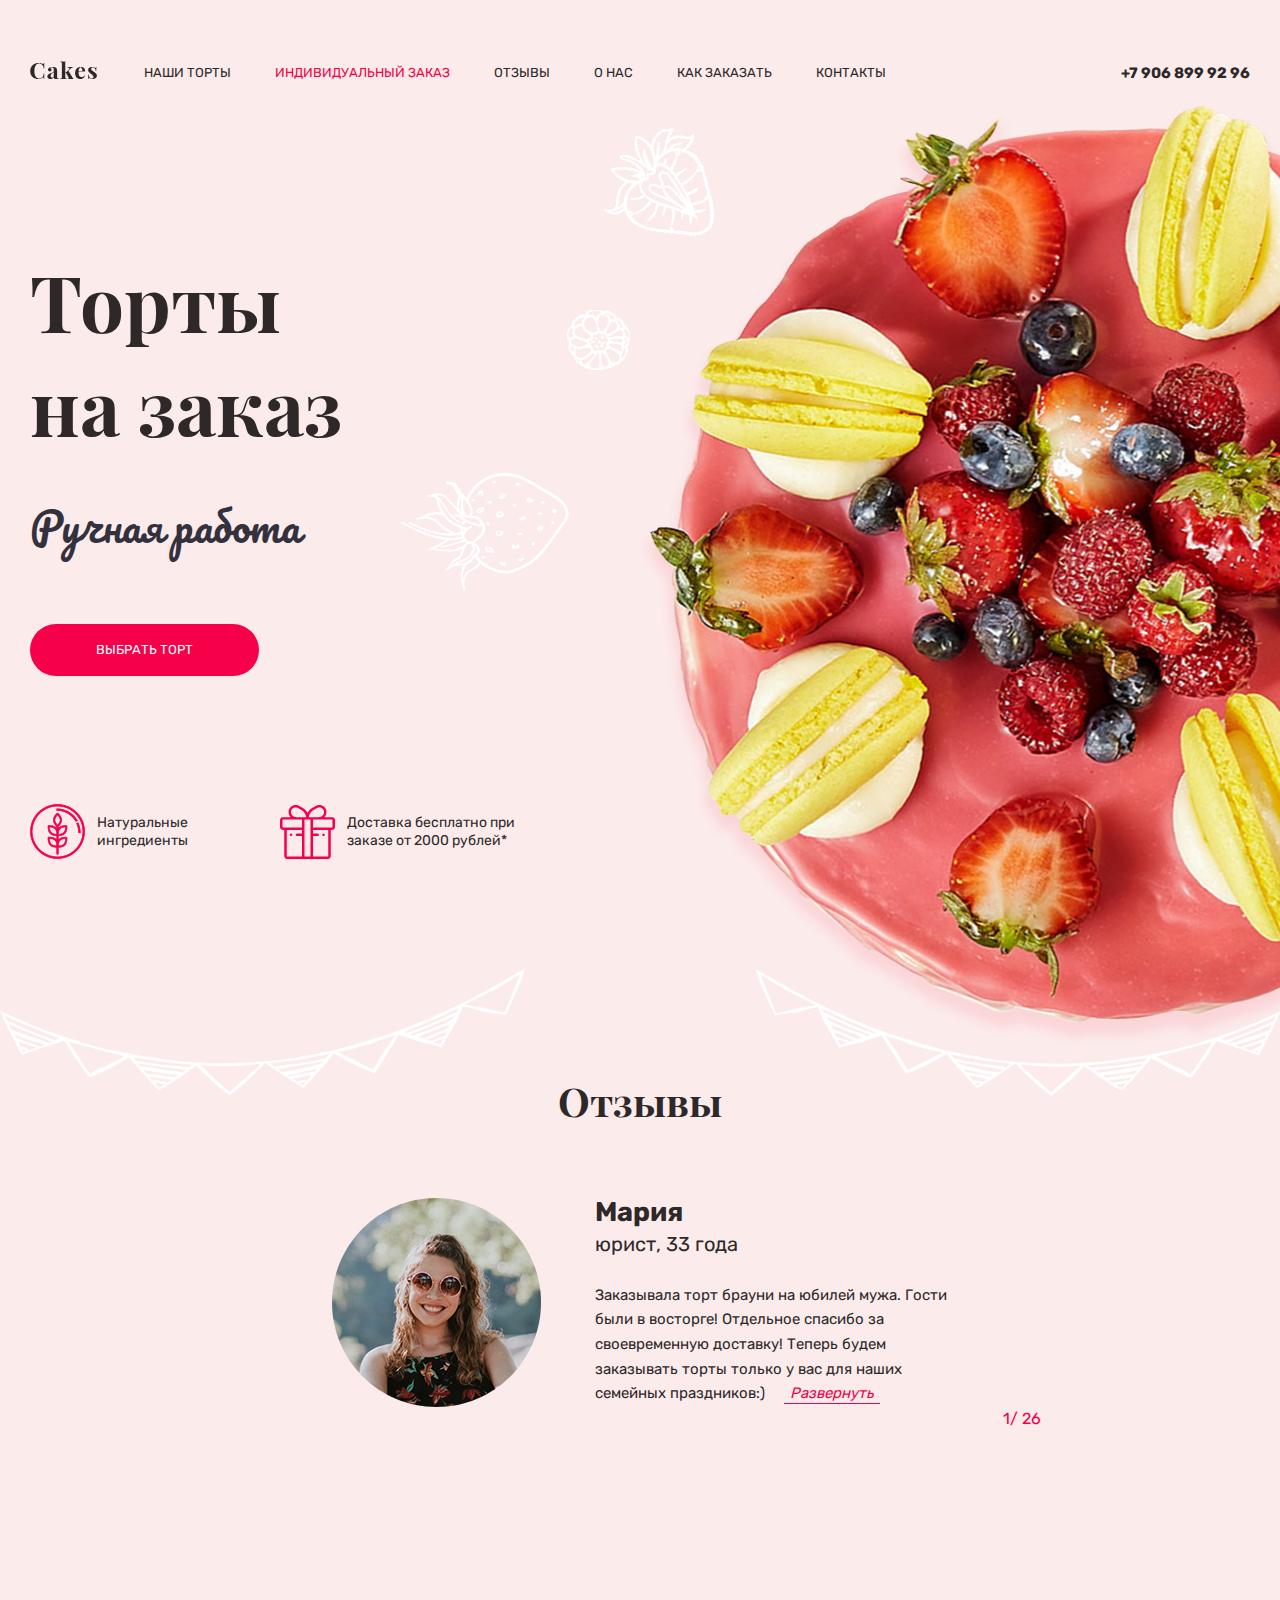
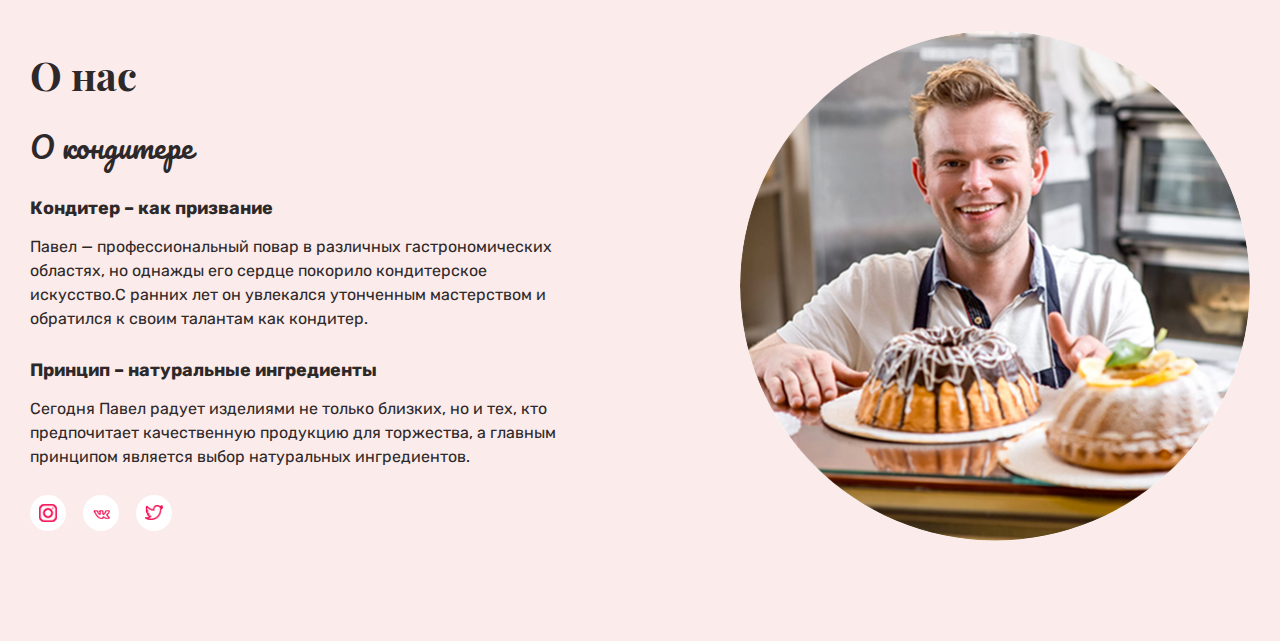
==== cakes/index.html @ da907e99 "add new sections" ====
<!DOCTYPE html>
<html lang="ru">
<head>
  <meta charset="UTF-8">
  <meta name="viewport" content="width=device-width, initial-scale=1.0">
  <title>cakes</title>
  <link rel="stylesheet" href="css/normalize.css">
  <link rel="stylesheet" href="css/styles.css">
</head>
<body>
  <header class="site-header">
    <div class="container site-header__container">
      <nav class="site-nav">
        <a class="logo" href="#">
          <img class="logo__img" src="img/Cakes.png" alt="cakes logo" width="67" height="18" srcset="img/Cakes.png 1x,img/Cakes@2x.png 2x">
        </a>

        <ul class="site-nav__list">
          <li class="site-nav__item">
            <a href="#" class="site-nav__link">Наши торты</a>
          </li>
          <li class="site-nav__item site-nav__item--active">
            <a href="#" class="site-nav__link">Индивидуальный заказ</a>
          </li>
          <li class="site-nav__item">
            <a href="#" class="site-nav__link">Отзывы</a>
          </li>
          <li class="site-nav__item">
            <a href="#" class="site-nav__link">О нас</a>
          </li>
          <li class="site-nav__item">
            <a href="#" class="site-nav__link">Как заказать</a>
          </li>
          <li class="site-nav__item">
            <a href="#" class="site-nav__link">Контакты</a>
          </li>
        </ul>
      </nav>

      <a class="tel-link" href="tel:+79068999296">+7 906 899 92 96</a>
    </div>
  </header>

  <main class="site-main">
    <section class="hero-section">
      <div class="container">
        <div class="hero-section__info-wrapper">
          <h2 class="hero-section__heading">Торты на заказ</h2>
          <p class="hero-section__text">Ручная работа</p>
          <a class="button" href="#">Выбрать торт</a>
        </div>

        <div class="hero-section__info-bottom">
          <p class="hero-section__about hero-section__about--ing">Натуральные ингредиенты</p>
          <p class="hero-section__about hero-section__about--order">Доставка бесплатно при заказе от 2000 рублей*</p>
        </div>
      </div>
    </section>

    <section class="clients">
      <div class="container clients__container">
        <h2 class="clients__heading">Отзывы</h2>
        <ul class="clients__list">
          <li class="clients__item client">
            <div>
              <p class="client__name">Мария</p>
              <p class="client__about">юрист, 33 года</p>
              <blockquote class="client__comment">Заказывала торт брауни на юбилей мужа.
                Гости были в восторге! Отдельное спасибо
                за своевременную доставку! Теперь будем заказывать торты только у вас для наших семейных праздников:) <button class="button-more">Развернуть</button></blockquote>
              </div>
            </li>
          </ul>
          <div class="slider">
            <span class="slider__number">1</span>/
            <span class="slider__number">26</span>
          </div>
        </div>
      </section>

      <section class="about-us">
        <div class="container about-us__container">
          <div class="about-us__info info">
            <h2 class="about-us__heading">О нас</h2>
            <h3 class="info__heading">О кондитере</h3>
            <p class="info__main-text">Кондитер – как призвание</p>
            <p class="info__text">Павел — профессиональный повар в различных гастрономических областях, но однажды его сердце покорило кондитерское искусство.С ранних лет он увлекался утонченным мастерством и обратился к своим талантам как кондитер.</p>
            <p class="info__main-text">Принцип – натуральные ингредиенты</p>
            <p class="info__text">Сегодня Павел радует изделиями не только близких, но и тех, кто предпочитает качественную продукцию для торжества, а главным принципом является выбор натуральных ингредиентов.</p>

            <ul class="socials-list">
              <li class="socials-list__item social">
                <a href="#" class="social__link">
                  <img src="img/inst.png" alt="instagram" class="social-img" srcset="img/inst.png 1x, img/inst@2x.png 2x" width="">
                </a>
              </li>
              <li class="socials-list__item social">
                <a href="#" class="social__link">
                  <img src="img/vk.png" alt="vk" class="social-img" srcset="img/vk.png 1x, img/vk@2x.png 2x">
                </a>
              </li>
              <li class="socials-list__item social">
                <a href="#" class="social__link">
                  <img src="img/tw.png" alt="twitter" class="social-img" srcset="img/tw.png 1x, img/tw@2x.png 2x">
                </a>
              </li>
            </ul>
          </div>

      <img class="about-us__img" src="img/about-us.jpg" alt="about-us" width="510" height="510">
        </div>
      </section>
    </main>
  </body>
  </html>
---- cakes/css/styles.css ----
@font-face {
  font-family: "Playfair Display";
  font-style: normal;
  font-weight: 400;
  font-display:swap;
  src: url("../fonts/playfair-display-v21-latin_cyrillic-regular.woff2") format("woff2"),
       url("../fonts/playfair-display-v21-latin_cyrillic-regular.woff") format("woff");
}

@font-face {
  font-family: "Playfair Display";
  font-style: normal;
  font-weight: 700;
  font-display:swap;
  src: url("../fonts/playfair-display-v21-latin_cyrillic-700.woff2") format("woff2"),
       url("../fonts/playfair-display-v21-latin_cyrillic-700.woff") format("woff");
}

@font-face {
  font-family: "Playfair Display";
  font-style: italic;
  font-weight: 700;
  font-display:swap;
  src: url("../fonts/playfair-display-v21-latin_cyrillic-700italic.woff2") format("woff2"),
       url("../fonts/playfair-display-v21-latin_cyrillic-700italic.woff") format("woff");
}
@font-face {
  font-family: "Pacifico";
  font-style: normal;
  font-weight: 400;
  font-display:swap;
  src: url("../fonts/pacifico-v17-latin_cyrillic-regular.woff2") format("woff2"),
       url("../fonts/pacifico-v17-latin_cyrillic-regular.woff") format("woff");
}

@font-face {
  font-family: "Rubik";
  font-style: normal;
  font-weight: 400;
  font-display:swap;
  src: url("../fonts/rubik-v11-latin_cyrillic-regular.woff2") format("woff2"),
       url("../fonts/rubik-v11-latin_cyrillic-regular.woff") format("woff");
}

@font-face {
  font-family: "Rubik";
  font-style: normal;
  font-weight: 700;
  font-display:swap;
  src: url("../fonts/rubik-v11-latin_cyrillic-700.woff2") format("woff2"),
       url("../fonts/rubik-v11-latin_cyrillic-700.woff") format("woff");
}

html {
  box-sizing: border-box;
  scroll-behavior: smooth;
}

*,
*::before,
*::after {
  box-sizing: inherit;
}

body {
  padding: 0;
  margin: 0;
  font-family: "Rubik","Arial", sans-serif;
  font-size: 16px;
  line-height: 1.5;
  background-color: #fbebea;
  color: #2d2829;
  background-image: url("../img/hero-img.png");
  background-repeat: no-repeat;
  background-position: calc(50% + 350px) 105px;
  overflow-x: hidden;
}

img {
  max-width: 100%;
  height: auto;
}

.visually-hidden {
  position: absolute;
  width: 1px;
  height: 1px;
  margin: -1px;
  border: 0;
  padding: 0;
  clip: rect(0 0 0 0);
  overflow: hidden;
}

.container {
  max-width: 1260px;
  padding-left: 20px;
  padding-right: 20px;
  margin-left: auto;
  margin-right: auto;
}
.site-header{
  padding: 60px 0;
}
.site-header__container{
  display: flex;
  align-items: center;
}
.site-nav{
  display: flex;
  align-items: center;
}
.logo{
  margin-right: 25px;
}
.logo__img{
  width: 67px;
  height: 18px;
}
.site-nav__list{
 display: flex;
 align-items: center;
 margin: 0;
 padding: 0;
 list-style-type: none;
}
.site-nav__item{
margin-right: 22px;
margin-left: 22px;
}
.site-nav__link{
  text-decoration: none;
  font-size: 13px;
  font-weight: 400;
  font-style: normal;
  letter-spacing: normal;
  line-height: 26.66px;
  text-transform: uppercase;
  color: #2d2829;
}
.site-nav__item--active .site-nav__link{
  color: #f50049;
}
.tel-link{
  text-decoration: none;
  color: #2d2829;
  font-size: 15px;
  font-weight: 700;
  margin-left: auto;
}
/* HERO */
/* .site-main{

} */
.hero-section{
padding-top: 102px;
padding-bottom: 102px;
}
.hero-section__info-wrapper{
 width: 468px;
}
.hero-section__heading{
  margin-top: 0;
  margin-bottom: 31px;
  width: 353px;
  color: #2e2829;
 font-family: "Playfair Display","Times New Roman", serif;
 font-size: 78px;
 font-weight: 700;
 line-height: 70px;
font-style: normal;
letter-spacing:normal;
line-height: normal;
}
.hero-section__text{
  margin-top: 0;
  margin-bottom: 58px;
  color: #32313d;
  font-family: "Pacifico", cursive;
  font-size: 41px;
  font-weight: 400;
  font-style: normal;
  letter-spacing: normal;
  line-height: 77.95px;
}
.hero-section__info-bottom{
 display: inline-flex;
 align-items: center;
}
.hero-section__about{
  margin: 0;
  display: inline-flex;
  align-items: center;
  font-size: 14px;
  font-weight: 400;
  font-style: normal;
  letter-spacing: normal;
  line-height: 18px;
  width: 250px;
  /* padding-top: 15px;
  padding-bottom: 15px;
  padding-left: 70px;
  background-position: left top;
  background-size: 55px 55xp;
  background-repeat: no-repeat; */
}
/* .hero-section__about--ing{
  width: 200px;
  background-image: url("../img/hero-icon.png");
  margin-right: 70px;
}
.hero-section__about--order{
  width: 250px;
  background-image: url("../img/gift.png");
} */
 .hero-section__about::before{
   display: block;
  min-width: 55px;
  height: 55px;
  background-position: center center;
  background-size: contain;
  background-repeat: no-repeat;
  margin-right: 12px;
  content: "";
}
.hero-section__about--ing::before{
  background-image: url("../img/hero-icon.png");
}
.hero-section__about--order::before{
  background-image: url("../img/gift.png");
}
.button{
  display: inline-flex;
  vertical-align: baseline;
  padding: 13px 66px;
  text-decoration: none;
  color: #fff;
  background-color: #f50049;
  border-radius: 26px;
  font-size: 13px;
  font-weight: 400;
  line-height: 26.73px;
  text-transform: uppercase;
  margin-bottom: 128px;
}

/* clients */
.clients__container{
  display: flex;
  flex-direction: column;
  width: 841px;
}
.clients{
  padding-top: 100px;
  padding-bottom: 100px;
  background-image: url("../img/flag.png");
 background-position: center top;
 background-size: contain;
 background-repeat: no-repeat;
}
.clients__heading{
  font-family: "Playfair Display","Times New Roman", serif;
  color: #2d2829;
  font-size: 40px;
  font-weight: 700;
  line-height: 65.96px;
  text-align: center;
  margin-top: 0;
  margin-bottom: 64px;
}
.clients__list{
  display: flex;
  align-items: center;
  justify-content: center;
padding: 0;
margin: 0;
list-style-type: none;
}
.clients__item{
  display: flex;
  align-items: center;
}
.client::before{
  display: block;
  min-width: 209px;
  height: 209px;
  background-image: url("../img/maria.png");
  background-position: center center;
  background-size: contain;
  background-repeat: no-repeat;
  /* border-radius: 50%; */
  content: "";
  margin-right: 54px;
}
.client__name{
  margin-top: 0;
  margin-bottom: 8px;
  font-size: 27px;
  font-weight: 700;
  font-style: normal;
  letter-spacing: normal;
  line-height: 24px;
}
.client__about{
  margin-top: 0;
  margin-bottom: 27px;
  font-size: 20px;
  font-weight: 400;
  font-style: normal;
  letter-spacing: normal;
  line-height: 24px;
}
.client__comment{
  margin: 0;
  font-size: 15px;
  font-weight: 400;
  font-style: normal;
  letter-spacing: normal;
  line-height: 24.56px;
  width: 353px;
}
.button-more{
 background-color: transparent;
 border: none;
 color: #f50049;
 border-bottom:1px solid #f50049;
 font-style: italic;
 margin-left: 15px;
}
.slider{
  margin-left: auto;
  color: #f50049;
}
.slider__number{

}
/* About us */
.about-us{
padding-top: 100px;
padding-bottom: 100px;
}
.about-us__container{
  display: flex;
  align-items: center;
}
.about-us__heading{
  font-family: "Playfair Display","Times New Roman", serif;
  color: #2d2829;
  font-size: 40px;
  font-weight: 700;
  line-height: 65.96px;
  margin-top: 0;
  margin-bottom: 0px;
}
.about-us__info{
width: 552px;
}
.info{

}
.info__heading{
  margin-top: 0;
  margin-bottom: 9px;
  font-family: "Pacifico", cursive;
  font-size: 30px;
  font-weight: 400;
  font-style: normal;
  letter-spacing: normal;
  line-height: 77.95px;
}
.info__main-text{
  margin-top: 0;
  margin-bottom: 13px;
  font-size: 18px;
  font-weight: 700;
  font-style: normal;
  letter-spacing: normal;
  line-height: 27px;
}
.info__text{
margin-top: 0;
margin-bottom: 26px;
font-size: 16px;
font-weight: 400;
font-style: normal;
letter-spacing: normal;
line-height: 24px;
}

.socials-list{
  display: flex;
  align-items: center;
margin: 0;
padding: 0;
list-style-type: none;
}
.socials-list__item + .socials-list__item{
margin-left: 17px;
}
.social{

}
.social__link{
  display: flex;
  align-items: center;
  width: 36px;
  height: 36px;
  padding: 9px;
  background-color: #fff;
  border-radius: 50%;

}
.ssocial-img{
  display: block;
  width: 25px;
  height: 25px;
}
.about-us__img{
  display: block;
  width: 510px;
  height: 510px;
  border-radius: 50%;
  margin-left: auto;
}






@media
only screen and (-webkit-min-device-pixel-ratio: 2),
only screen and (   min--moz-device-pixel-ratio: 2),
only screen and (     -o-min-device-pixel-ratio: 2/1),
only screen and (        min-device-pixel-ratio: 2),
only screen and (                min-resolution: 192dpi),
only screen and (                min-resolution: 2dppx) {

  .hero-section__about--ing{
    background-image: url("../img/hero-icon@2x.png")
  }
  .hero-section__about--order{
    background-image: url("../img/gift@2x.png");
  }

}
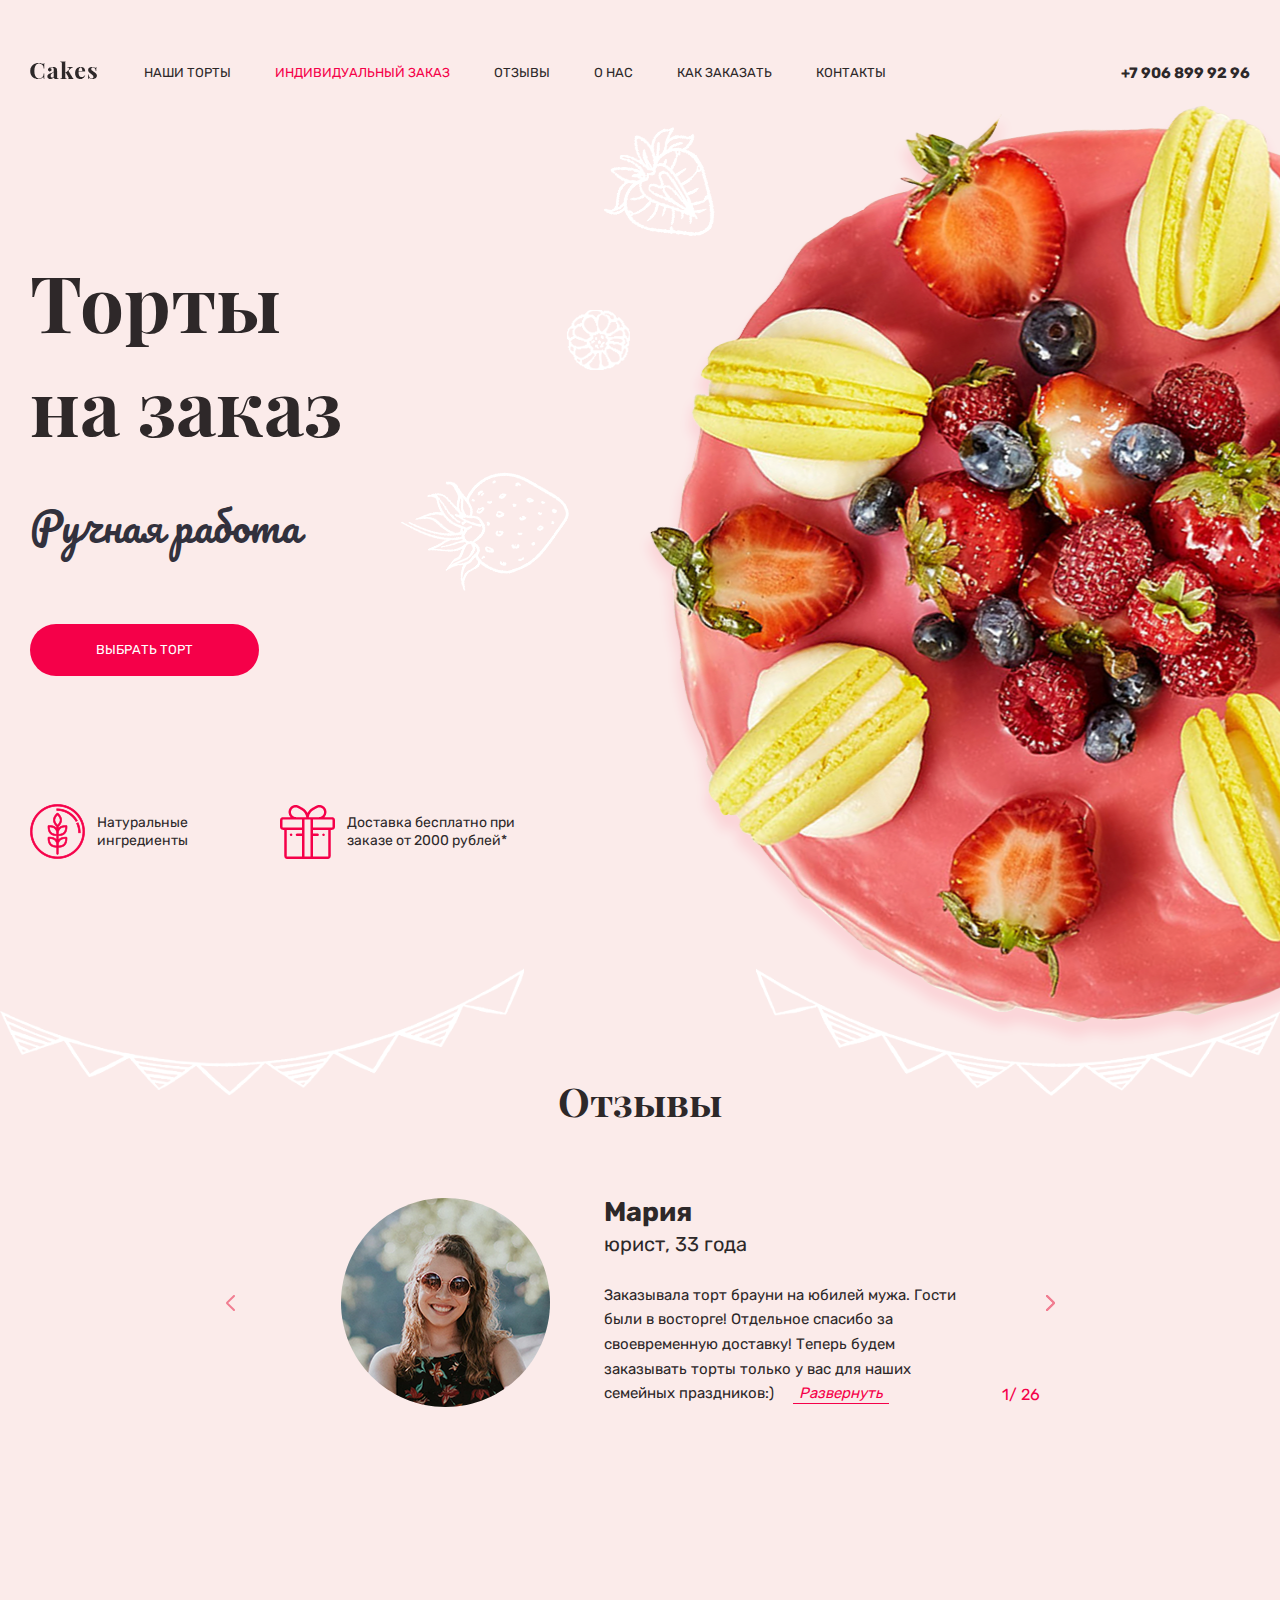
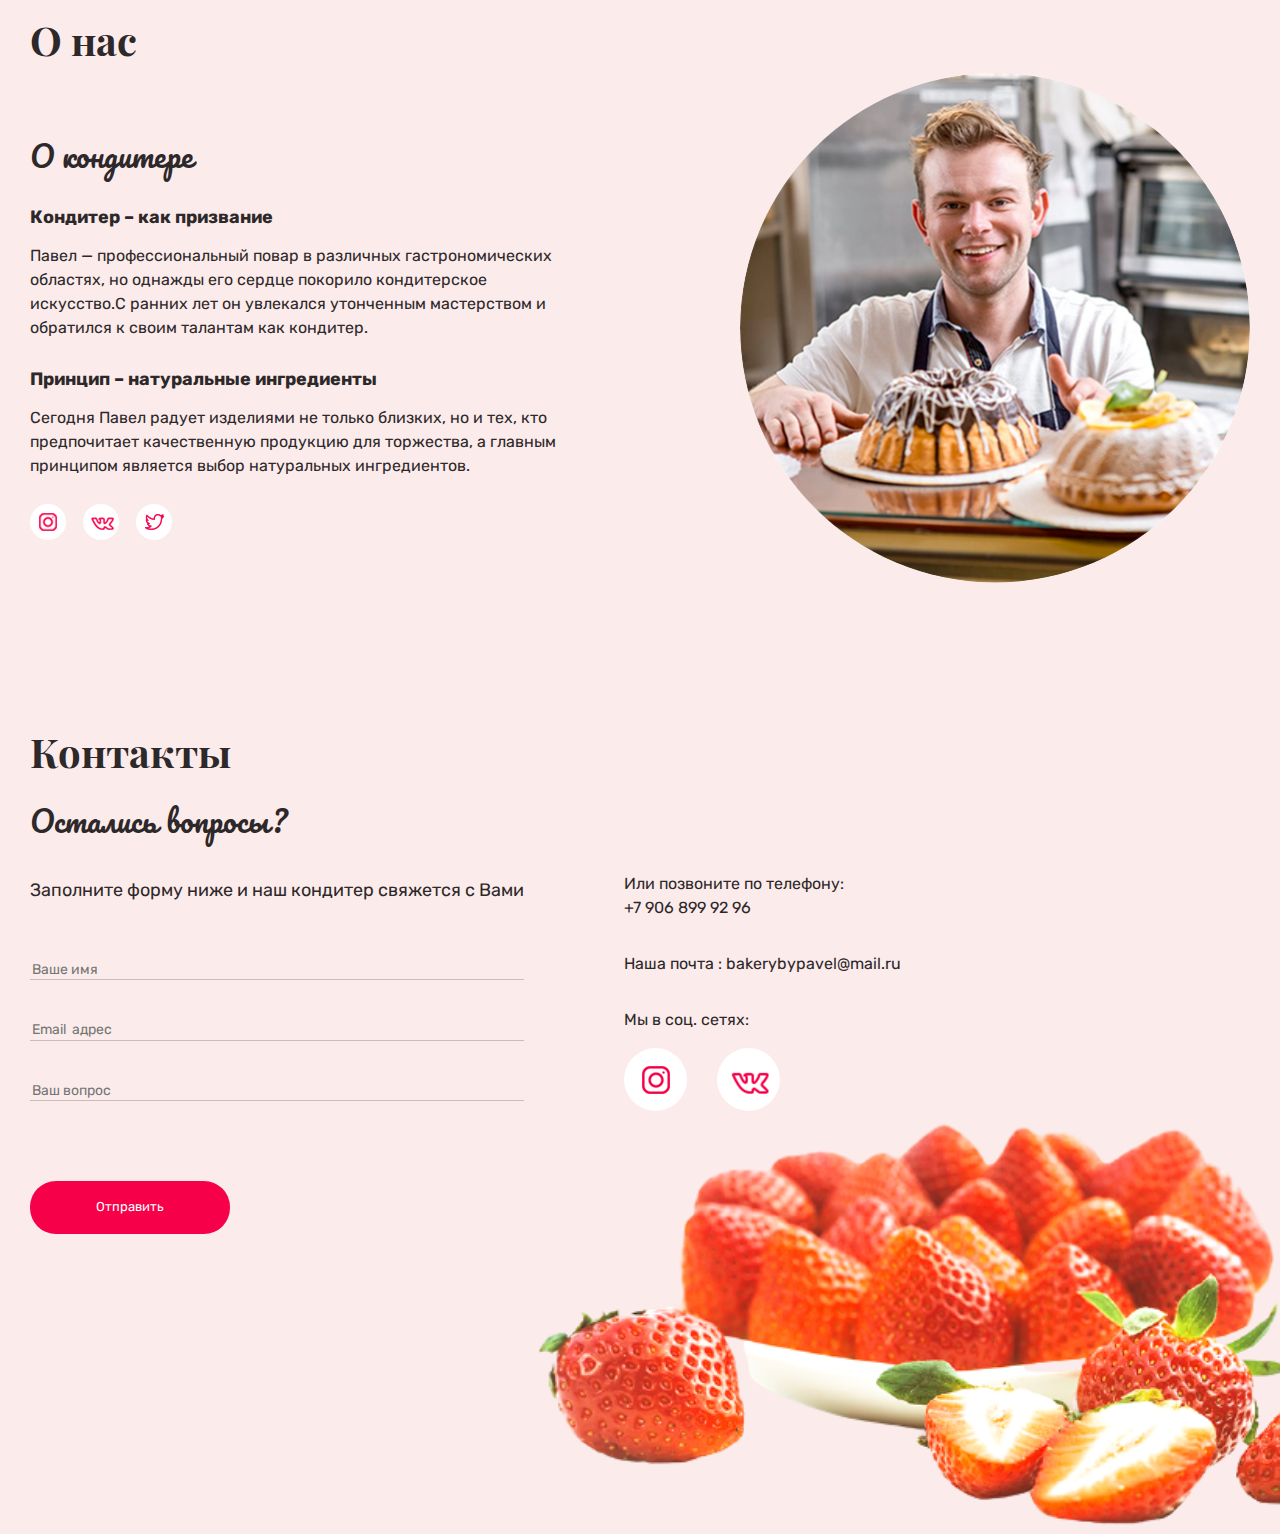
==== commit 530c1c5d: "form part done" ====
--- a/cakes/index.html
+++ b/cakes/index.html
@@ -58,58 +58,119 @@
     </section>
 
     <section class="clients">
-      <div class="container clients__container">
+      <div class="container">
         <h2 class="clients__heading">Отзывы</h2>
-        <ul class="clients__list">
-          <li class="clients__item client">
-            <div>
-              <p class="client__name">Мария</p>
-              <p class="client__about">юрист, 33 года</p>
-              <blockquote class="client__comment">Заказывала торт брауни на юбилей мужа.
-                Гости были в восторге! Отдельное спасибо
-                за своевременную доставку! Теперь будем заказывать торты только у вас для наших семейных праздников:) <button class="button-more">Развернуть</button></blockquote>
-              </div>
-            </li>
-          </ul>
-          <div class="slider">
-            <span class="slider__number">1</span>/
-            <span class="slider__number">26</span>
-          </div>
+        <div class="clients__container">
+          <button class="clients__button clients__button--prev">
+            <img class="clients__button-img" src="img/previous.svg" alt="previous" width="9" height="16">
+          </button>
+          <button class="clients__button clients__button--next">
+            <img class="clients__button-img" src="img/next.svg" alt="next" width="9" height="16">
+          </button>
+
+          <ul class="clients__list">
+            <li class="clients__item client">
+              <div>
+                <p class="client__name">Мария</p>
+                <p class="client__about">юрист, 33 года</p>
+                <blockquote class="client__comment">Заказывала торт брауни на юбилей мужа.
+                  Гости были в восторге! Отдельное спасибо
+                  за своевременную доставку! Теперь будем заказывать торты только у вас для наших семейных праздников:) <button class="button-more">Развернуть</button></blockquote>
+                </div>
+              </li>
+            </ul>
+
+            <div class="slider">
+              <span class="slider__number">1</span>/
+              <span class="slider__number">26</span>
+            </div>
+        </div>
+
         </div>
       </section>
 
       <section class="about-us">
-        <div class="container about-us__container">
-          <div class="about-us__info info">
-            <h2 class="about-us__heading">О нас</h2>
-            <h3 class="info__heading">О кондитере</h3>
-            <p class="info__main-text">Кондитер – как призвание</p>
-            <p class="info__text">Павел — профессиональный повар в различных гастрономических областях, но однажды его сердце покорило кондитерское искусство.С ранних лет он увлекался утонченным мастерством и обратился к своим талантам как кондитер.</p>
-            <p class="info__main-text">Принцип – натуральные ингредиенты</p>
-            <p class="info__text">Сегодня Павел радует изделиями не только близких, но и тех, кто предпочитает качественную продукцию для торжества, а главным принципом является выбор натуральных ингредиентов.</p>
+        <div class="container">
+          <h2 class="about-us__heading">О нас</h2>
+          <div class="about-us__container">
+            <div class="about-us__info info">
+              <h3 class="info__heading">О кондитере</h3>
+              <p class="info__main-text">Кондитер – как призвание</p>
+              <p class="info__text">Павел — профессиональный повар в различных гастрономических областях, но однажды его сердце покорило кондитерское искусство.С ранних лет он увлекался утонченным мастерством и обратился к своим талантам как кондитер.</p>
+              <p class="info__main-text">Принцип – натуральные ингредиенты</p>
+              <p class="info__text">Сегодня Павел радует изделиями не только близких, но и тех, кто предпочитает качественную продукцию для торжества, а главным принципом является выбор натуральных ингредиентов.</p>
 
-            <ul class="socials-list">
-              <li class="socials-list__item social">
-                <a href="#" class="social__link">
-                  <img src="img/inst.png" alt="instagram" class="social-img" srcset="img/inst.png 1x, img/inst@2x.png 2x" width="">
-                </a>
-              </li>
-              <li class="socials-list__item social">
-                <a href="#" class="social__link">
-                  <img src="img/vk.png" alt="vk" class="social-img" srcset="img/vk.png 1x, img/vk@2x.png 2x">
-                </a>
-              </li>
-              <li class="socials-list__item social">
-                <a href="#" class="social__link">
-                  <img src="img/tw.png" alt="twitter" class="social-img" srcset="img/tw.png 1x, img/tw@2x.png 2x">
-                </a>
-              </li>
-            </ul>
+              <ul class="socials-list">
+                <li class="socials-list__item social">
+                  <a href="#" class="social__link">
+                    <img class="social__img social__img--inst" src="img/inst.png" alt="instagram" width="18" height="18" srcset="img/inst.png 1x, img/inst@2x.png 2x" width="">
+                  </a>
+                </li>
+                <li class="socials-list__item social">
+                  <a href="#" class="social__link">
+                    <img class="social__img social__img--vk" src="img/vk.png" alt="vk" width="25" height="17" srcset="img/vk.png 1x, img/vk@2x.png 2x">
+                  </a>
+                </li>
+                <li class="socials-list__item social">
+                  <a href="#" class="social__link">
+                    <img class="social__img social__img--tw" src="img/tw.png" alt="twitter" width="19" height="16" srcset="img/tw.png 1x, img/tw@2x.png 2x">
+                  </a>
+                </li>
+              </ul>
+            </div>
+
+            <img class="about-us__img" src="img/about-us.jpg" alt="about-us" width="510" height="510">
           </div>
+        </section>
 
-      <img class="about-us__img" src="img/about-us.jpg" alt="about-us" width="510" height="510">
-        </div>
-      </section>
-    </main>
-  </body>
-  </html>+        <section class="contacts">
+          <div class="container contacts__container">
+            <div class="contacts-wrapper--left">
+              <h2 class="contacts__heading">Контакты</h2>
+              <h3 class="contacts__main-text">Остались вопросы?</h3>
+              <p class="contacts__text">Заполните форму ниже и наш кондитер свяжется с Вами</p>
+              <form class="contacts__form" action="https://echo.htmlacademy.ru">
+                <label class="visually-hidden" for="name">name</label>
+                <input class="contacts__input" type="text"placeholder="Ваше имя" name="name-input" id="name">
+
+                <label class="visually-hidden" for="email">name</label>
+                <input class="contacts__input" type="email"placeholder="Email  адрес" name="name-input" id="email">
+
+                <label class="visually-hidden" for="text">name</label>
+                <input class="contacts__input" type="text"name="textarea" id="text"placeholder="Ваш вопрос">
+
+                <button class="contacts__button" type="submit">Отправить</button>
+              </form>
+            </div>
+
+            <div class="contacts-wrapper--right">
+              <p class="contacts__contact">
+                Или позвоните по телефону: <br>
+                <a href="tel:+79068999296" class="contacts__link">+7 906 899 92 96</a>
+              </p>
+              <p class="contacts__contact">
+                Наша почта :
+                <a href="mailto:bakerybypavel@mail.ru" class="contacts__link">bakerybypavel@mail.ru</a>
+              </p>
+              <p class="contacts__contact">
+                Мы в соц. сетях:
+              </p>
+              <ul class="contacts__socials-list">
+                <li class="contacts__socials-item">
+                  <a class="contacts__socials-link" href="#">
+                    <img class="contacts__socials-img contacts__socials-img--inst" src="img/insta-big.png" alt="instagram" width="28" height="28">
+                  </a>
+                </li>
+
+                <li class="contacts__socials-item">
+                  <a class="contacts__socials-link" href="#">
+                    <img class="contacts_ _socials-img contacts_ _socials-img--vk" src="img/vk-big.png" alt="instagram" width="41" height="29">
+                  </a>
+                </li>
+              </ul>
+            </div>
+          </div>
+        </section>
+      </main>
+    </body>
+    </html>
--- a/cakes/css/styles.css
+++ b/cakes/css/styles.css
@@ -245,11 +245,6 @@
 }
 
 /* clients */
-.clients__container{
-  display: flex;
-  flex-direction: column;
-  width: 841px;
-}
 .clients{
   padding-top: 100px;
   padding-bottom: 100px;
@@ -268,13 +263,36 @@
   margin-top: 0;
   margin-bottom: 64px;
 }
+.clients__container{
+  display: flex;
+  align-items: center;
+  width: 841px;
+  margin-left: auto;
+  margin-right: auto;
+}
+.clients__button{
+ background-color: transparent;
+ border: none;
+ cursor: pointer;
+}
+.clients__button--prev{
+ margin-right: 100px;
+}
+.clients__button--next{
+  order: 1;
+}
+.clients__button-img{
+display: block;
+width: 9px;
+height: 16px;
+}
 .clients__list{
   display: flex;
   align-items: center;
   justify-content: center;
-padding: 0;
-margin: 0;
-list-style-type: none;
+  padding: 0;
+  margin: 0;
+  list-style-type: none;
 }
 .clients__item{
   display: flex;
@@ -288,7 +306,6 @@
   background-position: center center;
   background-size: contain;
   background-repeat: no-repeat;
-  /* border-radius: 50%; */
   content: "";
   margin-right: 54px;
 }
@@ -326,8 +343,10 @@
  border-bottom:1px solid #f50049;
  font-style: italic;
  margin-left: 15px;
+ cursor: pointer;
 }
 .slider{
+  align-self:flex-end;
   margin-left: auto;
   color: #f50049;
 }
@@ -390,12 +409,12 @@
 .socials-list{
   display: flex;
   align-items: center;
-margin: 0;
-padding: 0;
-list-style-type: none;
+  margin: 0;
+  padding: 0;
+  list-style-type: none;
 }
 .socials-list__item + .socials-list__item{
-margin-left: 17px;
+  margin-left: 17px;
 }
 .social{
 
@@ -403,17 +422,27 @@
 .social__link{
   display: flex;
   align-items: center;
+  justify-content: center;
   width: 36px;
   height: 36px;
-  padding: 9px;
   background-color: #fff;
   border-radius: 50%;
 
 }
-.ssocial-img{
+.social__img{
   display: block;
+}
+.social__img--inst{
+  width: 18px;
+  height: 18px;
+}
+.social__img--vk{
   width: 25px;
-  height: 25px;
+  height: 17px;
+}
+.social__img--tw{
+  width: 19px;
+  height: 16px;
 }
 .about-us__img{
   display: block;
@@ -422,6 +451,186 @@
   border-radius: 50%;
   margin-left: auto;
 }
+.contacts{
+  padding-top: 50px;
+  padding-bottom: 300px;
+  background-image: url("../img/strb-removebg-preview.png");
+  background-position: calc(50% + 350px) bottom;
+  background-repeat: no-repeat;
+  background-size:  954px 636px;
+}
+.contacts__heading{
+  margin-top: 0;
+  margin-bottom:10px;
+  font-family: "Playfair Display","Times New Roman", serif;
+  font-size: 40px;
+  font-weight: 700;
+  font-style: normal;
+  letter-spacing: normal;
+  line-height: 38.8px;
+}
+.contacts__container{
+display: flex;
+align-items: center;
+}
+.contacts__main-text{
+  margin-top: 0;
+  margin-bottom: 10px;
+  font-family: "Pacifico", cursive;
+  font-size: 30px;
+  font-weight: 400;
+  font-style: normal;
+  letter-spacing: normal;
+  line-height: 77.95px;
+}
+.contacts__text{
+  font-size: 18px;
+  font-weight: 400;
+  font-style: normal;
+  letter-spacing: normal;
+  line-height: 24px;
+}
+.contacts__form{
+  display: flex;
+  flex-direction: column;
+}
+.contacts__input{
+  padding-top: 40px;
+  background-color: transparent;
+  border: none;
+  border-bottom: 1px solid #c9bcbb;
+}
+.contacts__input:focus{
+  outline: none;
+  border-bottom: 1px solid #32313d;
+}
+::placeholder{
+  font-size: 14px;
+font-weight: 400;
+font-style: normal;
+letter-spacing: normal;
+line-height: 24px;
+}
+.contacts__button{
+  margin-top: 80px;
+  padding: 13px 66px;
+  text-decoration: none;
+  color: #fff;
+  background-color: #f50049;
+  border-radius: 26px;
+  font-size: 13px;
+  font-weight: 400;
+  line-height: 26.73px;
+  text-transform: capitalize;
+  border: none;
+  align-self: start;
+}
+.contacts-wrapper--right{
+  display: flex;
+  flex-direction: column;
+  margin-left: 100px;
+}
+.contacts__contact{
+  font-size: 16px;
+  font-weight: 400;
+  font-style: normal;
+  letter-spacing: normal;
+  line-height: 24px;
+}
+.contacts__link{
+  text-decoration: none;
+  font-size: 16px;
+  font-weight: 400;
+  font-style: normal;
+  letter-spacing: normal;
+  line-height: 24px;
+  color: #2d2829;
+}
+.contacts__socials-list{
+  display: flex;
+  padding: 0;
+  margin: 0;
+  list-style-type: none;
+
+}
+.contacts__socials-item + .contacts__socials-item{
+  margin-left: 30px;
+}
+.contacts__socials-link{
+  display: flex;
+  align-items: center;
+  justify-content: center;
+  background-color: #fff;
+  border-radius: 50%;
+  width: 63px;
+  height: 63px;
+
+}
+.contacts__socials-img{
+display: block;
+}
+.contacts__socials-img--inst{
+width: 28px;
+height: 28px;
+}
+.contacts__socials-img--vk{
+width: 41px;
+height: 29px;
+}
+
+
+
+
+
+
+
+
+
+
+
+
+
+
+
+
+
+
+
+
+
+
+
+
+
+
+
+
+
+
+
+
+
+
+
+
+
+
+
+
+
+
+
+
+
+
+
+
+
+
+
+
+
+
 
 
 
